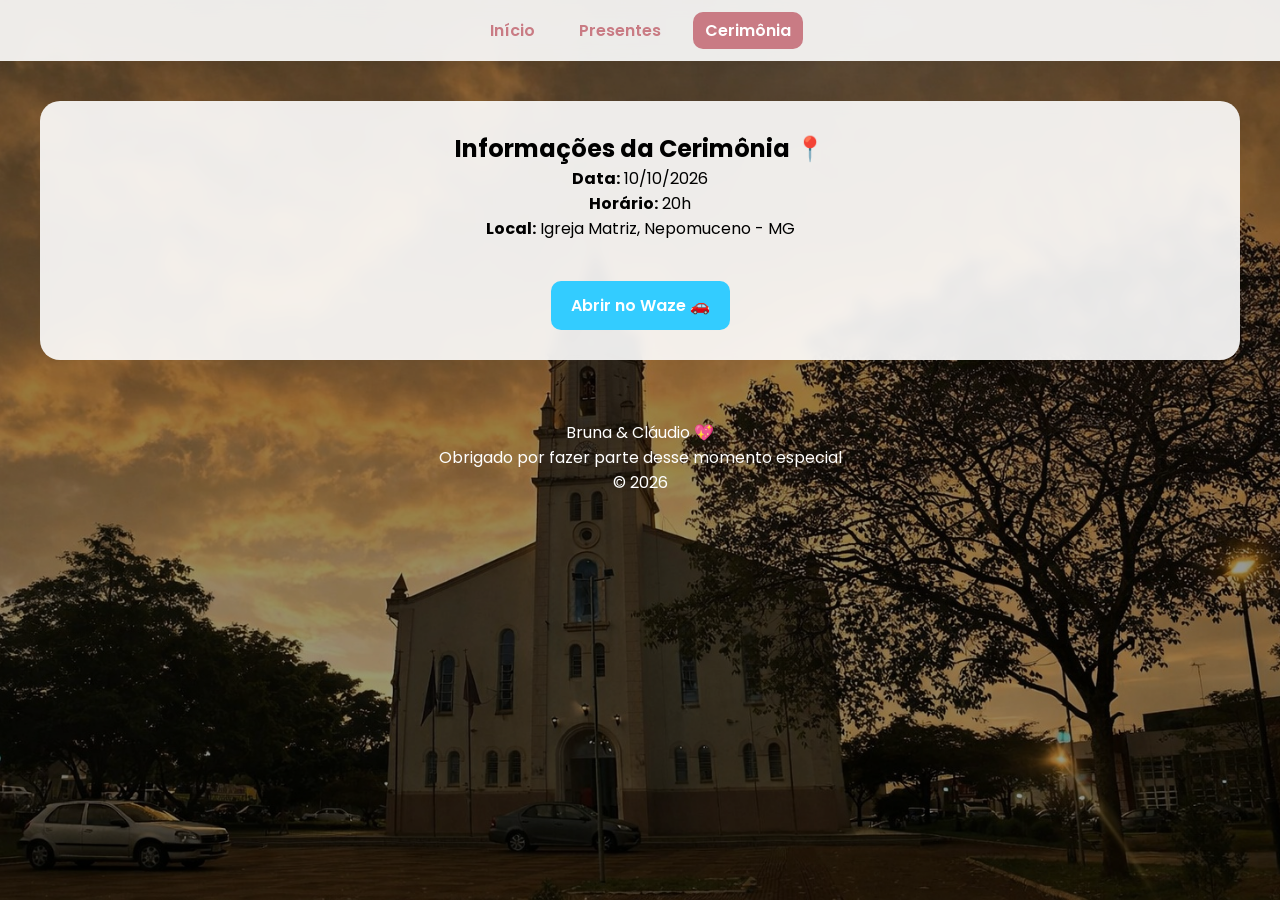
==== cerimonia.html @ c7aa8a14 "Add files via upload" ====
<!DOCTYPE html>
<html lang="pt-br">
<head>
  <meta charset="UTF-8">
  <meta name="viewport" content="width=device-width, initial-scale=1.0">
  <title>Cerimônia — Bruna & Cláudio 📍</title>

  <!-- SEO & Open Graph -->
  <meta name="description" content="Informações da cerimônia de casamento de Bruna e Cláudio — 10/10/2026, 20h, Igreja Matriz de Nepomuceno/MG.">
  <meta property="og:title" content="Cerimônia — Bruna & Cláudio 📍">
  <meta property="og:description" content="10/10/2026 • 20h • Igreja Matriz, Nepomuceno - MG. Abra no Waze e não perca!">
  <meta property="og:image" content="imagens/igreja.jpg">
  <meta property="og:type" content="website">
  <meta property="og:locale" content="pt_BR">

  <!-- Preload fontes -->
  <link rel="preconnect" href="https://fonts.googleapis.com">
  <link rel="preconnect" href="https://fonts.gstatic.com" crossorigin>
  <link rel="preload" as="style" href="https://fonts.googleapis.com/css2?family=Great+Vibes&family=Poppins:wght@300;400;600&display=swap">
  <link href="https://fonts.googleapis.com/css2?family=Great+Vibes&family=Poppins:wght@300;400;600&display=swap" rel="stylesheet">

  <link rel="stylesheet" href="style.css">
</head>
<body class="cerimonia">

<div id="nav-placeholder"></div>

<section>
  <h2>Informações da Cerimônia 📍</h2>

  <p><strong>Data:</strong> 10/10/2026</p>
  <p><strong>Horário:</strong> 20h</p>
  <p><strong>Local:</strong> Igreja Matriz, Nepomuceno - MG</p>

  <br>

  <a href="https://waze.com/ul?q=Igreja+Matriz+Nepomuceno+MG&navigate=yes" target="_blank" class="btn-waze">
    Abrir no Waze 🚗
  </a>
</section>

<div id="footer-placeholder"></div>

<script src="script.js"></script>
</body>
</html>
---- style.css ----
/* ===== VARIÁVEIS ===== */
:root {
  --cor-principal: #c97b84;
  --cor-principal-hover: rgba(201, 123, 132, 0.15);
  --cor-verde: #8b9b6e;
}

/* RESET */
* {
  margin: 0;
  padding: 0;
  box-sizing: border-box;
  font-family: 'Poppins', sans-serif;
}

/* BODY PADRÃO */
body {
  background: url('imagens/casamento.jpg') center/cover no-repeat fixed;
  opacity: 0;
  animation: fadeIn 0.4s ease forwards;
}

@keyframes fadeIn {
  to { opacity: 1; }
}

/* OVERLAY */
body::before {
  content: "";
  position: fixed;
  width: 100%;
  height: 100%;
  background: rgba(0,0,0,0.4);
  top: 0;
  left: 0;
  z-index: -1;
}

/* CERIMÔNIA */
body.cerimonia {
  background: url('imagens/igreja.jpg') center/cover no-repeat fixed;
}

body.cerimonia::before {
  background: rgba(0,0,0,0.4);
}

/* NAV */
nav {
  background: rgba(255,255,255,0.9);
  padding: 12px;
  display: flex;
  justify-content: center;
  gap: 20px;
  flex-wrap: wrap;
  position: sticky;
  top: 0;
  z-index: 100;
  backdrop-filter: blur(8px);
}

nav a {
  text-decoration: none;
  color: var(--cor-principal);
  font-weight: 600;
  padding: 6px 12px;
  border-radius: 10px;
  transition: all 0.2s ease;
}

nav a.ativo {
  background: var(--cor-principal);
  color: white;
}

nav a:hover {
  background: var(--cor-principal-hover);
  box-shadow: 0 3px 8px rgba(0,0,0,0.1);
  transform: translateY(-2px);
}

/* HERO */
.hero {
  text-align: center;
  color: white;
  padding: 80px 20px 40px;
}

.hero h1 {
  font-family: 'Great Vibes', cursive;
  font-size: 52px;
}

.hero h2 {
  font-size: 22px;
  font-weight: 400;
}

.hero p {
  font-size: 18px;
}

/* SECTION */
section {
  background: rgba(255,255,255,0.9);
  backdrop-filter: blur(6px);
  margin: 40px auto;
  padding: 30px;
  max-width: 1200px;
  border-radius: 20px;
  text-align: center;
}

/* CONTADOR */
.contador {
  display: flex;
  justify-content: center;
  gap: 15px;
  margin-top: 20px;
}

.tempo {
  background: var(--cor-verde);
  color: white;
  padding: 20px;
  border-radius: 12px;
  min-width: 90px;
}

.tempo span {
  font-size: 22px;
  font-weight: bold;
}

/* ===== PRESENTES ===== */

/* Busca e filtro */
.presentes-controles {
  display: flex;
  gap: 12px;
  margin-bottom: 20px;
  flex-wrap: wrap;
  justify-content: center;
  align-items: center;
}

#busca-presente {
  padding: 10px 16px;
  border: 1.5px solid #ddd;
  border-radius: 12px;
  font-size: 14px;
  font-family: 'Poppins', sans-serif;
  outline: none;
  width: 220px;
  transition: border-color 0.2s;
}

#busca-presente:focus {
  border-color: var(--cor-principal);
}

#filtro-preco {
  padding: 10px 14px;
  border: 1.5px solid #ddd;
  border-radius: 12px;
  font-size: 14px;
  font-family: 'Poppins', sans-serif;
  outline: none;
  cursor: pointer;
  background: white;
  transition: border-color 0.2s;
}

#filtro-preco:focus {
  border-color: var(--cor-principal);
}

#contador-resultados {
  font-size: 13px;
  color: #888;
}

.lista-presentes {
  display: grid;
  grid-template-columns: repeat(4, 1fr);
  gap: 25px;
  margin-top: 10px;
}

.presente {
  background: #fff;
  padding: 18px;
  border-radius: 18px;
  box-shadow: 0 4px 15px rgba(0,0,0,0.12);
  display: flex;
  flex-direction: column;
  transition: transform 0.2s, box-shadow 0.2s;
}

.presente:hover {
  transform: translateY(-4px);
  box-shadow: 0 8px 24px rgba(0,0,0,0.15);
}

/* Skeleton loader */
.presente.skeleton img,
.presente.skeleton h3,
.presente.skeleton p,
.presente.skeleton button {
  background: linear-gradient(90deg, #f0f0f0 25%, #e0e0e0 50%, #f0f0f0 75%);
  background-size: 200% 100%;
  animation: shimmer 1.4s infinite;
  border-radius: 8px;
  color: transparent;
  border: none;
}

@keyframes shimmer {
  0% { background-position: 200% 0; }
  100% { background-position: -200% 0; }
}

.presente img {
  width: 100%;
  height: 200px;
  object-fit: cover;
  border-radius: 12px;
}

.presente h3 {
  font-size: 16px;
  margin: 12px 0 6px;
}

.presente p {
  font-weight: bold;
  margin-bottom: 12px;
  font-size: 15px;
}

.presente button {
  margin-top: auto;
  background: var(--cor-principal);
  color: white;
  border: none;
  padding: 12px;
  border-radius: 12px;
  cursor: pointer;
  transition: 0.2s;
}

.presente button:hover {
  transform: scale(1.05);
}

/* Estado reservado */
.presente.reservado button {
  background: #ccc;
  cursor: not-allowed;
  transform: none;
}

.presente.reservado button:hover {
  transform: none;
}

.badge-reservado {
  display: inline-block;
  background: #f0f0f0;
  color: #888;
  font-size: 11px;
  padding: 2px 8px;
  border-radius: 99px;
  margin-bottom: 6px;
}

/* Nenhum resultado */
.sem-resultado {
  grid-column: 1 / -1;
  padding: 40px;
  color: #888;
  font-size: 15px;
}

/* ===== MODAL ===== */

.modal {
  position: fixed;
  top: 0;
  left: 0;
  width: 100%;
  height: 100%;
  background: rgba(0,0,0,0.5);
  display: none;
  justify-content: center;
  align-items: center;
  opacity: 0;
  transition: opacity 0.3s ease;
  z-index: 999;
}

.modal.ativo {
  opacity: 1;
}

.modal-conteudo {
  background: white;
  padding: 25px;
  border-radius: 15px;
  text-align: center;
  width: 90%;
  max-width: 350px;
  position: relative;
  transform: scale(0.9);
  transition: transform 0.3s ease;
}

.modal.ativo .modal-conteudo {
  transform: scale(1);
}

.fechar {
  position: absolute;
  right: 15px;
  top: 10px;
  font-size: 20px;
  cursor: pointer;
}

.modal-botoes {
  display: flex;
  flex-direction: column;
  gap: 10px;
  margin-top: 15px;
}

.modal-botoes button {
  padding: 12px;
  border-radius: 12px;
  border: none;
  background: var(--cor-principal);
  color: white;
  cursor: pointer;
}

/* WHATSAPP */
.btn-whatsapp {
  background: #25D366;
  color: white;
  padding: 12px;
  border-radius: 12px;
  text-decoration: none;
  display: flex;
  align-items: center;
  justify-content: center;
  gap: 8px;
  font-weight: 500;
}

.btn-whatsapp img {
  width: 18px;
}

/* WAZE */
.btn-waze {
  display: inline-block;
  margin-top: 15px;
  padding: 12px 20px;
  background: #33ccff;
  color: white;
  text-decoration: none;
  border-radius: 10px;
  font-weight: 600;
}

/* ANIMAÇÃO DINHEIRO */
.efeito-dinheiro {
  position: fixed;
  font-size: 24px;
  pointer-events: none;
  animation: subirDinheiro 1s ease-out forwards;
  z-index: 9999;
}

@keyframes subirDinheiro {
  0% { opacity: 1; transform: translateY(0); }
  100% { opacity: 0; transform: translateY(-60px) scale(1.5); }
}

/* FOOTER */
footer {
  text-align: center;
  padding: 20px;
  color: white;
}

/* ===== BOTÕES PREMIUM ===== */

.btn-pix {
  background: #f1f1f1;
  color: #333;
  border: 1px solid #ddd;
  border-radius: 10px;
  padding: 10px;
  cursor: pointer;
  transition: 0.2s;
}

.btn-pix:hover {
  background: #e6e6e6;
  transform: scale(1.05);
}

.btn-fechar {
  background: transparent;
  border: none;
  color: #888;
  cursor: pointer;
  font-size: 14px;
  transition: 0.2s;
}

.btn-fechar:hover {
  color: var(--cor-principal);
  transform: scale(1.05);
}

/* ===== RESPONSIVIDADE ===== */

@media (max-width: 1024px) {
  .lista-presentes {
    grid-template-columns: repeat(3, 1fr);
  }
}

@media (max-width: 768px) {
  .lista-presentes {
    grid-template-columns: repeat(2, 1fr);
    gap: 15px;
  }

  .lista-presentes .presente img {
    height: 160px;
    object-fit: contain;
    background: #fff;
    padding: 5px;
  }

  .presente h3 {
    font-size: 14px;
  }

  .presente p {
    font-size: 14px;
  }

  .contador {
    display: grid;
    grid-template-columns: repeat(2, 1fr);
    gap: 10px;
  }

  nav a {
    font-size: 14px;
  }

  section {
    margin: 20px 10px;
    padding: 20px;
  }

  #busca-presente {
    width: 100%;
  }

  .presentes-controles {
    flex-direction: column;
    align-items: stretch;
  }

  #filtro-preco {
    width: 100%;
  }
}

@media (max-width: 480px) {
  .lista-presentes {
    grid-template-columns: 1fr;
  }

  .lista-presentes .presente img {
    height: 180px;
  }
}
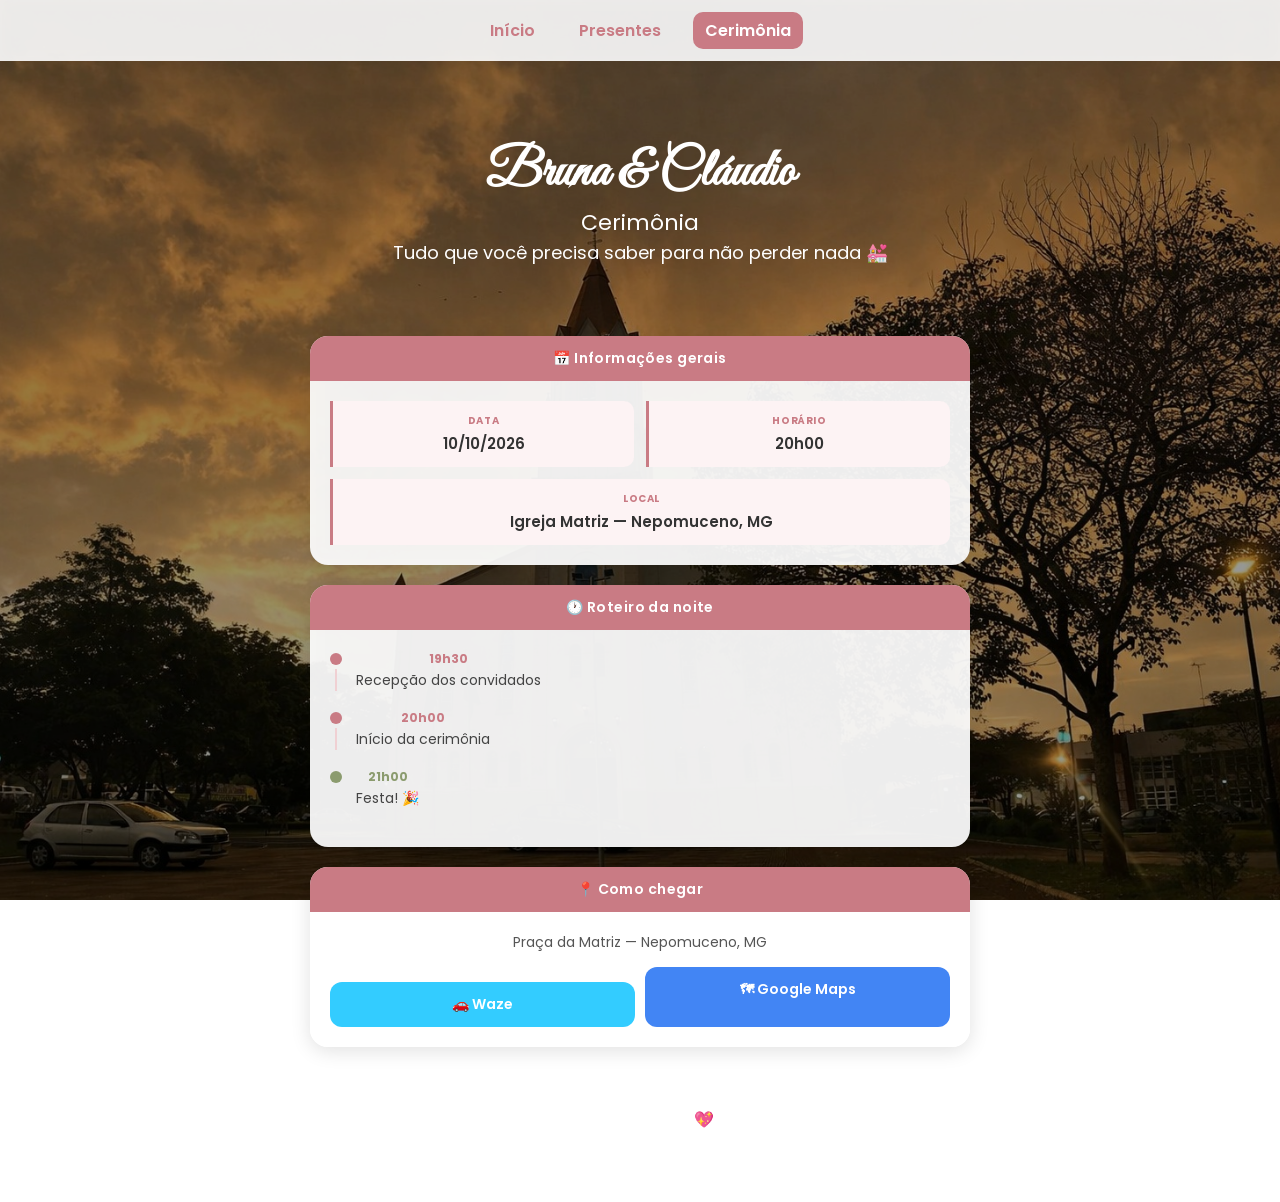
==== commit d0edcb1e: "Add files via upload" ====
--- a/cerimonia.html
+++ b/cerimonia.html
@@ -25,18 +25,94 @@
 
 <div id="nav-placeholder"></div>
 
-<section>
-  <h2>Informações da Cerimônia 📍</h2>
+<!-- HERO -->
+<div class="hero">
+  <h1>Bruna & Cláudio</h1>
+  <h2>Cerimônia</h2>
+  <p>Tudo que você precisa saber para não perder nada 💒</p>
+</div>
 
-  <p><strong>Data:</strong> 10/10/2026</p>
-  <p><strong>Horário:</strong> 20h</p>
-  <p><strong>Local:</strong> Igreja Matriz, Nepomuceno - MG</p>
+<section class="cerimonia-section">
 
-  <br>
+  <!-- CARD: Informações gerais -->
+  <div class="info-card">
+    <div class="info-card-header">📅 Informações gerais</div>
+    <div class="info-card-body">
+      <div class="info-grid">
+        <div class="info-item">
+          <div class="info-lbl">Data</div>
+          <div class="info-val">10/10/2026</div>
+        </div>
+        <div class="info-item">
+          <div class="info-lbl">Horário</div>
+          <div class="info-val">20h00</div>
+        </div>
+        <div class="info-item info-full">
+          <div class="info-lbl">Local</div>
+          <div class="info-val">Igreja Matriz — Nepomuceno, MG</div>
+        </div>
+      </div>
+    </div>
+  </div>
 
-  <a href="https://waze.com/ul?q=Igreja+Matriz+Nepomuceno+MG&navigate=yes" target="_blank" class="btn-waze">
-    Abrir no Waze 🚗
-  </a>
+  <!-- CARD: Roteiro da noite -->
+  <div class="info-card">
+    <div class="info-card-header">🕐 Roteiro da noite</div>
+    <div class="info-card-body">
+      <div class="timeline">
+
+        <div class="tl-item">
+          <div class="tl-dot-col">
+            <div class="tl-dot"></div>
+            <div class="tl-line"></div>
+          </div>
+          <div class="tl-content">
+            <div class="tl-time">19h30</div>
+            <div class="tl-desc">Recepção dos convidados</div>
+          </div>
+        </div>
+
+        <div class="tl-item">
+          <div class="tl-dot-col">
+            <div class="tl-dot"></div>
+            <div class="tl-line"></div>
+          </div>
+          <div class="tl-content">
+            <div class="tl-time">20h00</div>
+            <div class="tl-desc">Início da cerimônia</div>
+          </div>
+        </div>
+
+        <div class="tl-item">
+          <div class="tl-dot-col">
+            <div class="tl-dot tl-dot-festa"></div>
+          </div>
+          <div class="tl-content">
+            <div class="tl-time tl-time-festa">21h00</div>
+            <div class="tl-desc">Festa! 🎉</div>
+          </div>
+        </div>
+
+      </div>
+    </div>
+  </div>
+
+  <!-- CARD: Como chegar -->
+  <div class="info-card">
+    <div class="info-card-header">📍 Como chegar</div>
+    <div class="info-card-body">
+      <p class="local-endereco">Praça da Matriz — Nepomuceno, MG</p>
+      <div class="btn-navegacao-row">
+        <a href="https://waze.com/ul?q=Igreja+Matriz+Nepomuceno+MG&navigate=yes" target="_blank" class="btn-waze">
+          🚗 Waze
+        </a>
+        <a href="https://www.google.com/maps/search/Igreja+Matriz+Nepomuceno+MG" target="_blank" class="btn-gmaps">
+          🗺 Google Maps
+        </a>
+      </div>
+    </div>
+  </div>
+
 </section>
 
 <div id="footer-placeholder"></div>
--- a/style.css
+++ b/style.css
@@ -492,3 +492,185 @@
     height: 180px;
   }
 }
+
+/* ===== CERIMÔNIA ===== */
+
+.cerimonia-section {
+  display: flex;
+  flex-direction: column;
+  gap: 20px;
+  background: transparent;
+  backdrop-filter: none;
+  padding: 0 20px;
+  max-width: 700px;
+  margin: 30px auto 40px;
+}
+
+.info-card {
+  background: rgba(255,255,255,0.93);
+  backdrop-filter: blur(8px);
+  border-radius: 18px;
+  overflow: hidden;
+  box-shadow: 0 4px 20px rgba(0,0,0,0.12);
+}
+
+.info-card-header {
+  background: var(--cor-principal);
+  color: white;
+  padding: 12px 20px;
+  font-weight: 600;
+  font-size: 14px;
+  letter-spacing: 0.03em;
+}
+
+.info-card-body {
+  padding: 20px;
+}
+
+/* Info grid */
+.info-grid {
+  display: grid;
+  grid-template-columns: 1fr 1fr;
+  gap: 12px;
+}
+
+.info-full {
+  grid-column: 1 / -1;
+}
+
+.info-item {
+  background: #fdf3f4;
+  border-left: 3px solid var(--cor-principal);
+  border-radius: 0 10px 10px 0;
+  padding: 12px 14px;
+}
+
+.info-lbl {
+  font-size: 10px;
+  color: var(--cor-principal);
+  font-weight: 700;
+  text-transform: uppercase;
+  letter-spacing: 0.06em;
+  margin-bottom: 3px;
+}
+
+.info-val {
+  font-size: 15px;
+  font-weight: 600;
+  color: #333;
+}
+
+/* Timeline */
+.timeline {
+  display: flex;
+  flex-direction: column;
+}
+
+.tl-item {
+  display: flex;
+  gap: 14px;
+  align-items: flex-start;
+}
+
+.tl-dot-col {
+  display: flex;
+  flex-direction: column;
+  align-items: center;
+  flex-shrink: 0;
+}
+
+.tl-dot {
+  width: 12px;
+  height: 12px;
+  border-radius: 50%;
+  background: var(--cor-principal);
+  margin-top: 3px;
+}
+
+.tl-dot-festa {
+  background: var(--cor-verde);
+}
+
+.tl-line {
+  width: 2px;
+  background: #f0d0d3;
+  flex: 1;
+  min-height: 22px;
+  margin: 4px 0;
+}
+
+.tl-content {
+  padding-bottom: 18px;
+}
+
+.tl-time {
+  font-size: 12px;
+  font-weight: 700;
+  color: var(--cor-principal);
+  margin-bottom: 2px;
+}
+
+.tl-time-festa {
+  color: var(--cor-verde);
+}
+
+.tl-desc {
+  font-size: 14px;
+  color: #444;
+}
+
+/* Botões de navegação */
+.local-endereco {
+  font-size: 14px;
+  color: #555;
+  margin-bottom: 14px;
+  text-align: center;
+}
+
+.btn-navegacao-row {
+  display: flex;
+  gap: 10px;
+}
+
+.btn-waze,
+.btn-gmaps {
+  flex: 1;
+  display: inline-block;
+  padding: 12px 16px;
+  border-radius: 12px;
+  font-weight: 600;
+  font-size: 14px;
+  text-decoration: none;
+  text-align: center;
+  transition: opacity 0.2s, transform 0.2s;
+}
+
+.btn-waze {
+  background: #33ccff;
+  color: white;
+}
+
+.btn-gmaps {
+  background: #4285f4;
+  color: white;
+}
+
+.btn-waze:hover,
+.btn-gmaps:hover {
+  opacity: 0.88;
+  transform: translateY(-2px);
+}
+
+@media (max-width: 480px) {
+  .btn-navegacao-row {
+    flex-direction: column;
+  }
+
+  .info-grid {
+    grid-template-columns: 1fr;
+  }
+
+  .info-full {
+    grid-column: 1;
+  }
+}
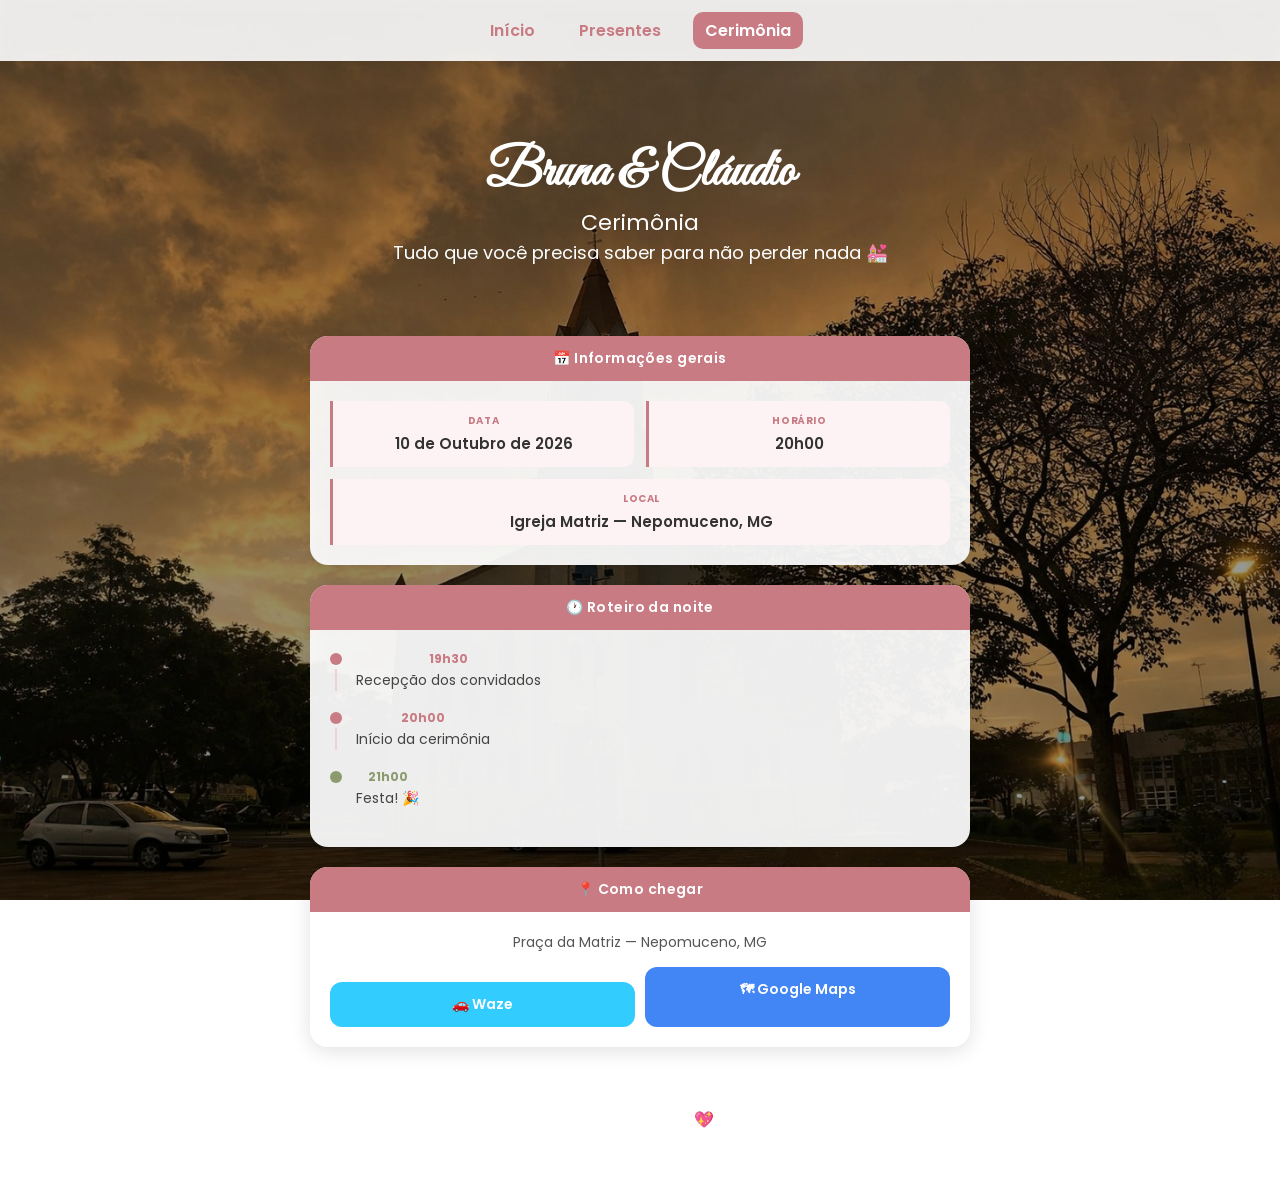
==== commit 140fa98d: "Add files via upload" ====
--- a/cerimonia.html
+++ b/cerimonia.html
@@ -41,15 +41,15 @@
       <div class="info-grid">
         <div class="info-item">
           <div class="info-lbl">Data</div>
-          <div class="info-val">10/10/2026</div>
+          <div class="info-val" id="cer-data"></div>
         </div>
         <div class="info-item">
           <div class="info-lbl">Horário</div>
-          <div class="info-val">20h00</div>
+          <div class="info-val" id="cer-horario"></div>
         </div>
         <div class="info-item info-full">
           <div class="info-lbl">Local</div>
-          <div class="info-val">Igreja Matriz — Nepomuceno, MG</div>
+          <div class="info-val" id="cer-local"></div>
         </div>
       </div>
     </div>
@@ -67,7 +67,7 @@
             <div class="tl-line"></div>
           </div>
           <div class="tl-content">
-            <div class="tl-time">19h30</div>
+            <div class="tl-time" id="cer-hr-recepcao"></div>
             <div class="tl-desc">Recepção dos convidados</div>
           </div>
         </div>
@@ -78,7 +78,7 @@
             <div class="tl-line"></div>
           </div>
           <div class="tl-content">
-            <div class="tl-time">20h00</div>
+            <div class="tl-time" id="cer-hr-cerimonia"></div>
             <div class="tl-desc">Início da cerimônia</div>
           </div>
         </div>
@@ -88,7 +88,7 @@
             <div class="tl-dot tl-dot-festa"></div>
           </div>
           <div class="tl-content">
-            <div class="tl-time tl-time-festa">21h00</div>
+            <div class="tl-time tl-time-festa" id="cer-hr-festa"></div>
             <div class="tl-desc">Festa! 🎉</div>
           </div>
         </div>
@@ -101,12 +101,12 @@
   <div class="info-card">
     <div class="info-card-header">📍 Como chegar</div>
     <div class="info-card-body">
-      <p class="local-endereco">Praça da Matriz — Nepomuceno, MG</p>
+      <p class="local-endereco" id="cer-endereco"></p>
       <div class="btn-navegacao-row">
-        <a href="https://waze.com/ul?q=Igreja+Matriz+Nepomuceno+MG&navigate=yes" target="_blank" class="btn-waze">
+        <a href="#" id="btn-waze" target="_blank" class="btn-waze">
           🚗 Waze
         </a>
-        <a href="https://www.google.com/maps/search/Igreja+Matriz+Nepomuceno+MG" target="_blank" class="btn-gmaps">
+        <a href="#" id="btn-gmaps" target="_blank" class="btn-gmaps">
           🗺 Google Maps
         </a>
       </div>
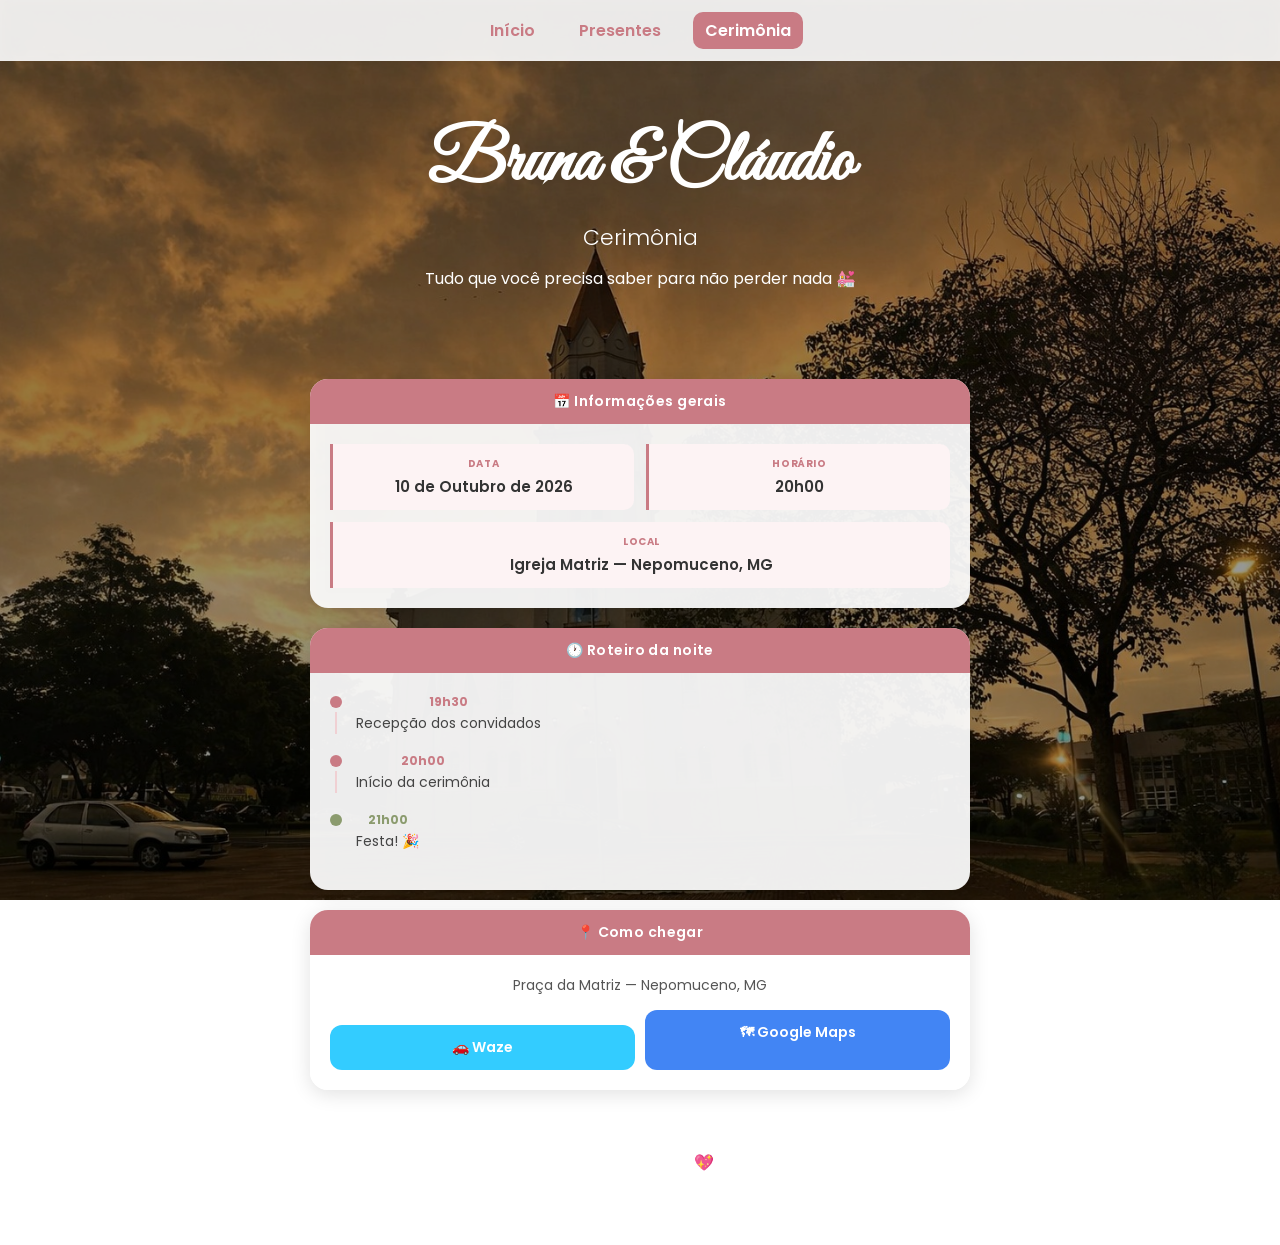
==== commit c61196a2: "Add files via upload" ====
--- a/cerimonia.html
+++ b/cerimonia.html
@@ -26,7 +26,7 @@
 <div id="nav-placeholder"></div>
 
 <!-- HERO -->
-<div class="hero">
+<div class="hero hero-cerimonia">
   <h1>Bruna & Cláudio</h1>
   <h2>Cerimônia</h2>
   <p>Tudo que você precisa saber para não perder nada 💒</p>
--- a/style.css
+++ b/style.css
@@ -83,21 +83,87 @@
 .hero {
   text-align: center;
   color: white;
-  padding: 80px 20px 40px;
+  min-height: 70vh;
+  display: flex;
+  flex-direction: column;
+  justify-content: center;
+  align-items: center;
+  padding: 40px 20px;
+  gap: 12px;
 }
 
 .hero h1 {
   font-family: 'Great Vibes', cursive;
-  font-size: 52px;
+  font-size: 72px;
+  opacity: 0;
+  animation: heroEntrar 1.1s ease 0.1s forwards;
 }
 
 .hero h2 {
   font-size: 22px;
-  font-weight: 400;
+  font-weight: 300;
+  opacity: 0;
+  animation: heroEntrar 1.1s ease 0.4s forwards;
 }
 
 .hero p {
-  font-size: 18px;
+  font-size: 16px;
+  opacity: 0;
+  animation: heroEntrar 1.1s ease 0.7s forwards;
+}
+
+.hero-divisor {
+  width: 60px;
+  height: 1px;
+  background: rgba(255,255,255,0.5);
+  opacity: 0;
+  animation: heroEntrar 1.1s ease 0.55s forwards;
+}
+
+.hero-ctas {
+  display: flex;
+  gap: 12px;
+  margin-top: 8px;
+  flex-wrap: wrap;
+  justify-content: center;
+  opacity: 0;
+  animation: heroEntrar 1.1s ease 0.9s forwards;
+}
+
+.hero-btn {
+  padding: 12px 24px;
+  border-radius: 50px;
+  font-size: 14px;
+  font-weight: 600;
+  text-decoration: none;
+  transition: transform 0.2s, opacity 0.2s;
+}
+
+.hero-btn:hover {
+  transform: translateY(-2px);
+  opacity: 0.9;
+}
+
+.hero-btn-principal {
+  background: var(--cor-principal);
+  color: white;
+}
+
+.hero-btn-secundario {
+  background: rgba(255,255,255,0.15);
+  color: white;
+  border: 1.5px solid rgba(255,255,255,0.6);
+  backdrop-filter: blur(4px);
+}
+
+@keyframes heroEntrar {
+  from { opacity: 0; transform: translateY(22px); }
+  to   { opacity: 1; transform: translateY(0); }
+}
+
+/* Hero da cerimônia - menor, sem CTAs */
+.hero-cerimonia {
+  min-height: 32vh;
 }
 
 /* SECTION */
@@ -130,6 +196,52 @@
 .tempo span {
   font-size: 22px;
   font-weight: bold;
+}
+
+.contador-data {
+  margin-top: 16px;
+  font-size: 13px;
+  color: #888;
+  letter-spacing: 0.04em;
+}
+
+/* CTAs da section */
+.section-ctas {
+  display: flex;
+  gap: 12px;
+  justify-content: center;
+  flex-wrap: wrap;
+  margin-top: 28px;
+  padding-top: 28px;
+  border-top: 1px solid rgba(0,0,0,0.07);
+}
+
+.section-cta {
+  display: flex;
+  align-items: center;
+  gap: 8px;
+  padding: 13px 26px;
+  border-radius: 50px;
+  font-size: 14px;
+  font-weight: 600;
+  text-decoration: none;
+  transition: transform 0.2s, box-shadow 0.2s;
+}
+
+.section-cta:hover {
+  transform: translateY(-2px);
+  box-shadow: 0 6px 16px rgba(0,0,0,0.12);
+}
+
+.section-cta-principal {
+  background: var(--cor-principal);
+  color: white;
+}
+
+.section-cta-secundario {
+  background: white;
+  color: var(--cor-principal);
+  border: 1.5px solid var(--cor-principal);
 }
 
 /* ===== PRESENTES ===== */
@@ -434,6 +546,40 @@
 }
 
 @media (max-width: 768px) {
+  .hero {
+    min-height: 85vh;
+  }
+
+  .hero h1 {
+    font-size: 52px;
+  }
+
+  .hero h2 {
+    font-size: 18px;
+  }
+
+  .hero-ctas {
+    flex-direction: column;
+    align-items: center;
+  }
+
+  .hero-btn {
+    width: 100%;
+    max-width: 280px;
+    text-align: center;
+  }
+
+  .section-ctas {
+    flex-direction: column;
+    align-items: center;
+  }
+
+  .section-cta {
+    width: 100%;
+    max-width: 300px;
+    justify-content: center;
+  }
+
   .lista-presentes {
     grid-template-columns: repeat(2, 1fr);
     gap: 15px;
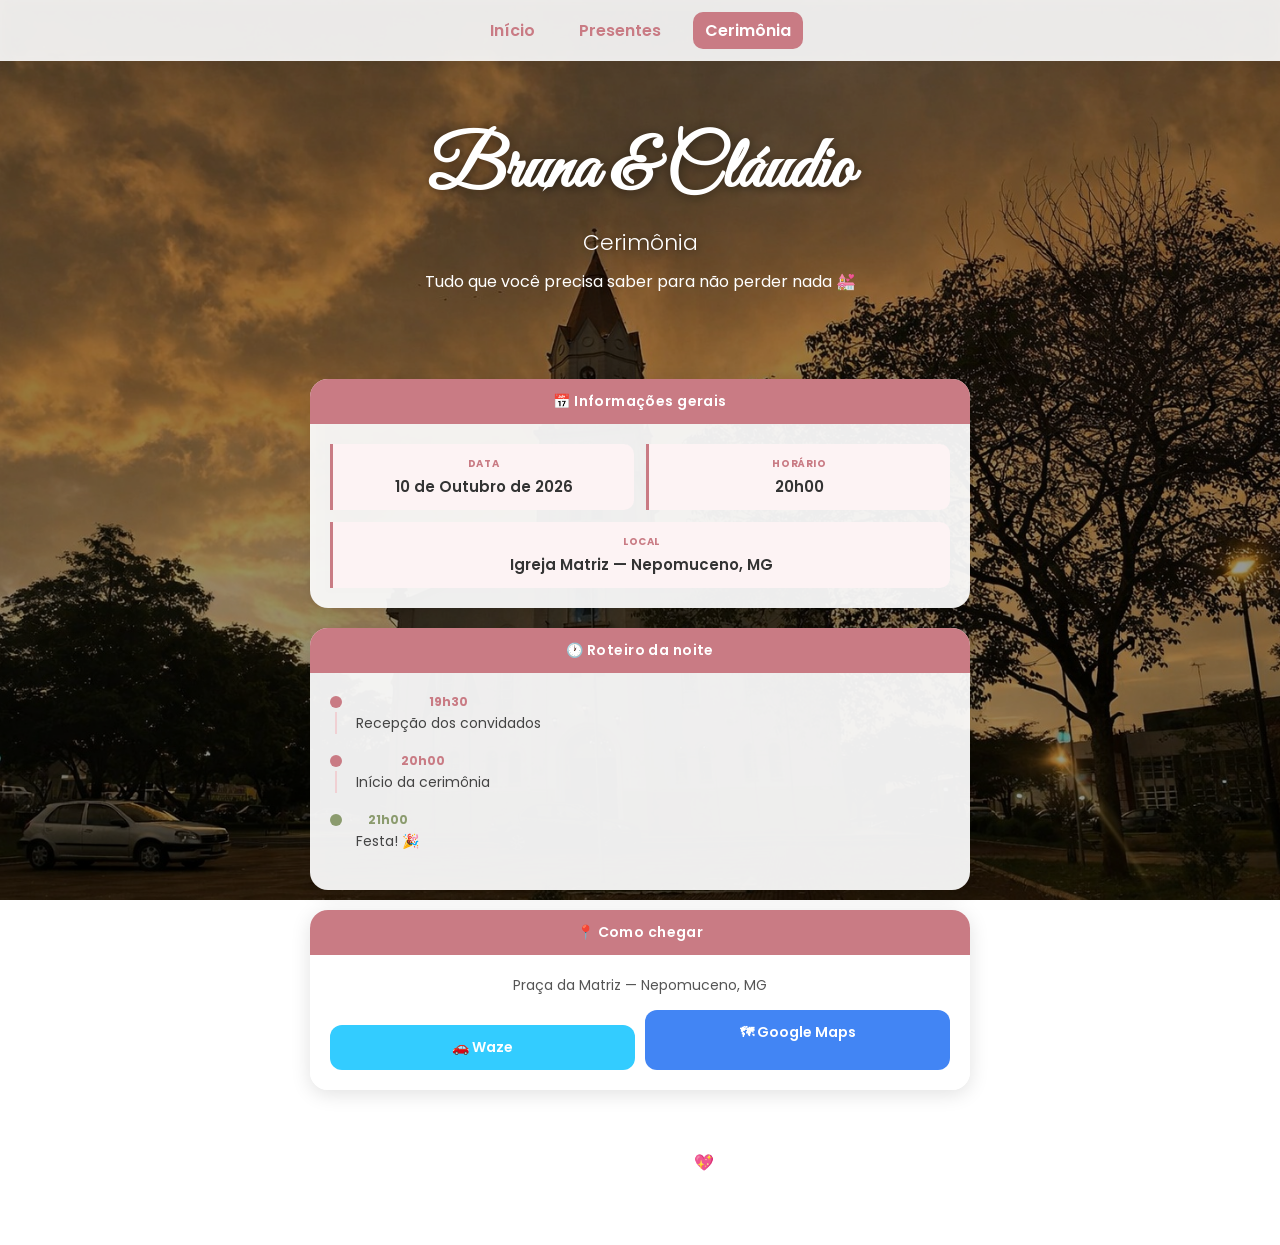
==== commit f17a0df3: "Add files via upload" ====
--- a/cerimonia.html
+++ b/cerimonia.html
@@ -19,6 +19,7 @@
   <link rel="preload" as="style" href="https://fonts.googleapis.com/css2?family=Great+Vibes&family=Poppins:wght@300;400;600&display=swap">
   <link href="https://fonts.googleapis.com/css2?family=Great+Vibes&family=Poppins:wght@300;400;600&display=swap" rel="stylesheet">
 
+  <link rel="icon" href="data:image/svg+xml,<svg xmlns='http://www.w3.org/2000/svg' viewBox='0 0 100 100'><text y='.9em' font-size='90'>💍</text></svg>">
   <link rel="stylesheet" href="style.css">
 </head>
 <body class="cerimonia">
--- a/style.css
+++ b/style.css
@@ -17,7 +17,12 @@
 body {
   background: url('imagens/casamento.jpg') center/cover no-repeat fixed;
   opacity: 0;
-  animation: fadeIn 0.4s ease forwards;
+  animation: fadeIn 0.35s ease forwards;
+}
+
+body.saindo {
+  opacity: 0;
+  transition: opacity 0.2s ease;
 }
 
 @keyframes fadeIn {
@@ -83,13 +88,13 @@
 .hero {
   text-align: center;
   color: white;
-  min-height: 70vh;
+  min-height: 50vh;
   display: flex;
   flex-direction: column;
   justify-content: center;
   align-items: center;
-  padding: 40px 20px;
-  gap: 12px;
+  padding: 30px 20px 20px;
+  gap: 10px;
 }
 
 .hero h1 {
@@ -97,6 +102,7 @@
   font-size: 72px;
   opacity: 0;
   animation: heroEntrar 1.1s ease 0.1s forwards;
+  text-shadow: 0 2px 12px rgba(0,0,0,0.45);
 }
 
 .hero h2 {
@@ -104,6 +110,7 @@
   font-weight: 300;
   opacity: 0;
   animation: heroEntrar 1.1s ease 0.4s forwards;
+  text-shadow: 0 1px 8px rgba(0,0,0,0.5);
 }
 
 .hero p {
@@ -170,8 +177,8 @@
 section {
   background: rgba(255,255,255,0.9);
   backdrop-filter: blur(6px);
-  margin: 40px auto;
-  padding: 30px;
+  margin: 12px auto 40px;
+  padding: 28px 30px;
   max-width: 1200px;
   border-radius: 20px;
   text-align: center;
@@ -547,7 +554,7 @@
 
 @media (max-width: 768px) {
   .hero {
-    min-height: 85vh;
+    min-height: 55vh;
   }
 
   .hero h1 {
@@ -820,3 +827,87 @@
     grid-column: 1;
   }
 }
+
+/* Section compacta — usada só no index */
+.section-inicio {
+  max-width: 680px;
+}
+
+/* ===== ACESSIBILIDADE ===== */
+:focus-visible {
+  outline: 2px solid var(--cor-principal);
+  outline-offset: 3px;
+}
+
+/* ===== MODAL NOME DO PRESENTE ===== */
+.modal-nome-presente {
+  font-size: 17px;
+  font-weight: 600;
+  color: var(--cor-principal);
+  margin: 6px 0 12px;
+  line-height: 1.3;
+}
+
+.modal-proximo-passo {
+  font-size: 12px;
+  color: #888;
+  margin-top: 8px;
+}
+
+/* WhatsApp icon SVG inline */
+.btn-whatsapp .wpp-icon {
+  width: 18px;
+  height: 18px;
+  flex-shrink: 0;
+}
+
+/* ===== PRESENTES — MELHORIAS UX ===== */
+
+/* Controles sticky ao rolar */
+.presentes-controles {
+  position: sticky;
+  top: 52px;
+  z-index: 90;
+  background: rgba(255,255,255,0.97);
+  backdrop-filter: blur(8px);
+  padding: 12px 0;
+  margin-bottom: 8px;
+  border-bottom: 0.5px solid rgba(0,0,0,0.07);
+}
+
+/* Altura uniforme nos cards */
+.presente {
+  position: relative;
+}
+
+.presente h3 {
+  display: -webkit-box;
+  -webkit-line-clamp: 2;
+  -webkit-box-orient: vertical;
+  overflow: hidden;
+  min-height: 2.6em;
+}
+
+/* Badge humor */
+.badge-humor {
+  position: absolute;
+  top: 10px;
+  left: 10px;
+  background: rgba(255, 220, 100, 0.92);
+  color: #7a5800;
+  font-size: 10px;
+  font-weight: 700;
+  padding: 3px 8px;
+  border-radius: 99px;
+  z-index: 1;
+  backdrop-filter: blur(4px);
+}
+
+/* Imagem no modal */
+.modal-img-presente {
+  width: 100%;
+  max-height: 160px;
+  object-fit: cover;
+  border-radius: 10px;
+  margin: 10px 0 6px;
+}
